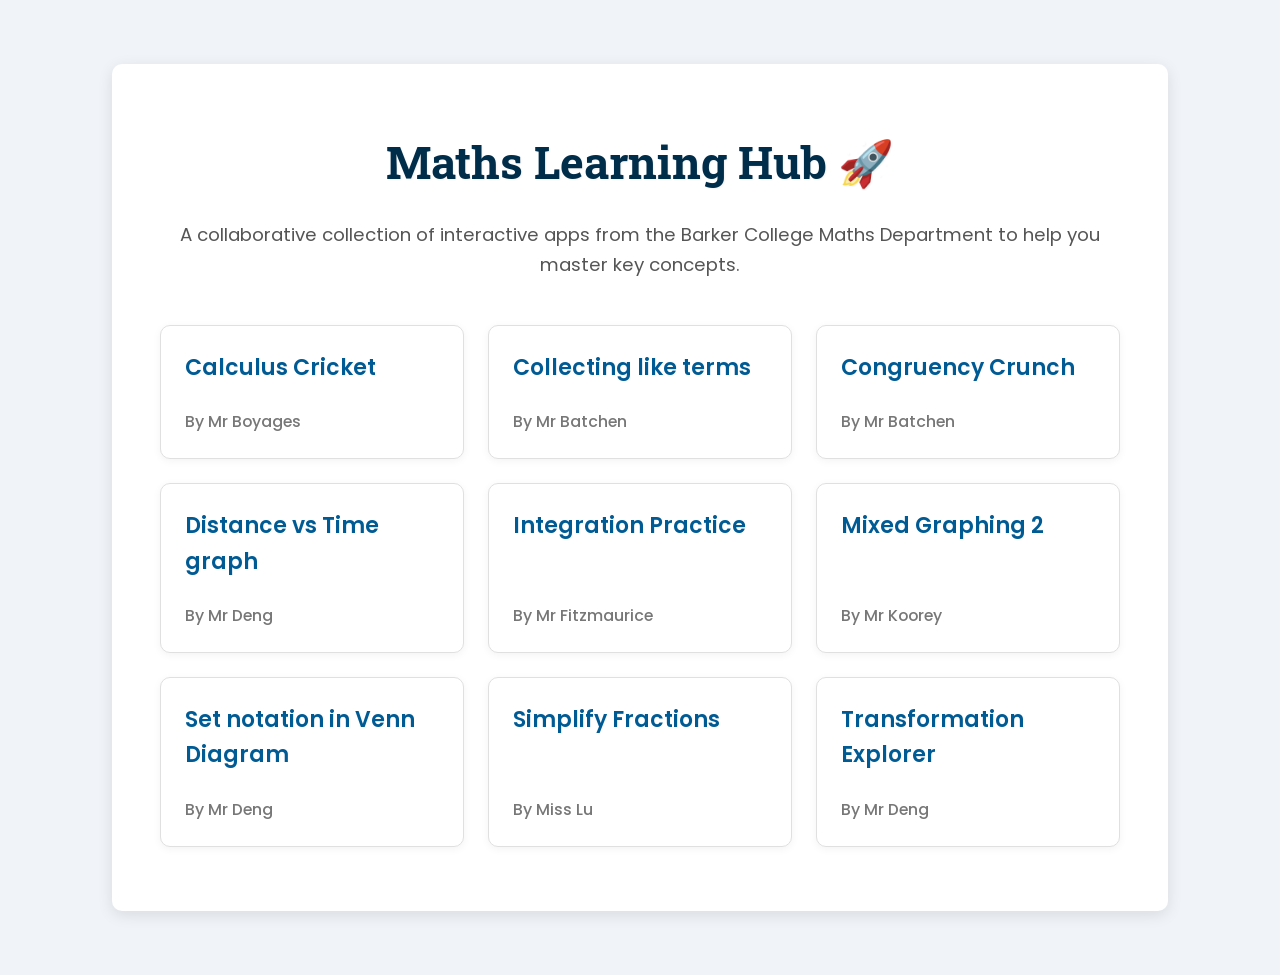
==== index.html @ ec933714 "Add the transformation explorer app" ====
<!DOCTYPE html>
<html lang="en">
<head>
    <meta charset="UTF-8">
    <meta name="viewport" content="width=device-width, initial-scale=1.0">
    <title>Maths Learning Hub</title>
    <link rel="preconnect" href="https://fonts.googleapis.com">
    <link rel="preconnect" href="https://fonts.gstatic.com" crossorigin>
    <link href="https://fonts.googleapis.com/css2?family=Poppins:wght@400;600&family=Roboto+Slab:wght@700&display=swap" rel="stylesheet">
    <style>
        :root {
            --primary-color: #005b94; /* Barker Blue */
            --background-color: #f0f4f8; /* Light grey-blue */
            --text-color: #333;
            --header-color: #002d4a; /* Darker Blue */
            --card-bg: #ffffff;
            --border-radius: 10px;
            --shadow: 0 4px 15px rgba(0, 0, 0, 0.1);
        }

        body {
            font-family: 'Poppins', sans-serif;
            background-color: var(--background-color);
            color: var(--text-color);
            margin: 0;
            padding: 2rem;
            text-align: center;
            line-height: 1.6;
        }

        .container {
            max-width: 960px;
            margin: 2rem auto;
            background-color: var(--card-bg);
            padding: 2rem 3rem 3rem 3rem;
            border-radius: var(--border-radius);
            box-shadow: var(--shadow);
        }

        h1 {
            font-family: 'Roboto Slab', serif;
            color: var(--header-color);
            font-size: 2.8em;
            margin-bottom: 0.5em;
            text-shadow: 1px 1px 2px rgba(0,0,0,0.05);
        }

        p {
            font-size: 1.15em;
            color: #555;
            margin-bottom: 2.5em;
        }

        .app-list {
            list-style: none;
            padding: 0;
            display: grid;
            grid-template-columns: repeat(auto-fit, minmax(280px, 1fr));
            gap: 1.5rem;
        }

        .app-item {
            background-color: var(--card-bg);
            border: 1px solid #e0e0e0;
            border-radius: var(--border-radius);
            overflow: hidden;
            box-shadow: 0 2px 8px rgba(0, 0, 0, 0.05);
            transition: transform 0.2s ease, box-shadow 0.2s ease;
            text-align: left;
        }

        .app-item:hover {
            transform: translateY(-5px);
            box-shadow: var(--shadow);
        }

        .app-link {
            display: flex;
            flex-direction: column;
            justify-content: space-between;
            height: 100%;
            padding: 1.5rem;
            text-decoration: none;
            color: var(--text-color);
            font-size: 1.1em;
            font-weight: 500;
            box-sizing: border-box; /* Ensures padding is included in height */
        }

        .app-link .title {
            display: block;
            margin-bottom: 0.5rem;
            color: var(--primary-color);
            font-size: 1.25em;
            font-weight: 600;
        }
        
        .app-link .author {
            font-size: 0.9em;
            color: #777;
            margin-top: 1rem;
        }
    </style>
</head>
<body>
    <div class="container">
        <h1>Maths Learning Hub 🚀</h1>
        <p>A collaborative collection of interactive apps from the Barker College Maths Department to help you master key concepts.</p>
        
        <ul class="app-list">
            <li class="app-item">
                <a href="./Calculus Cricket/" class="app-link">
                    <span class="title">Calculus Cricket</span>
                    <span class="author">By Mr Boyages</span>
                </a>
            </li>
            <li class="app-item">
                <a href="./Collecting like terms/" class="app-link">
                    <span class="title">Collecting like terms</span>
                    <span class="author">By Mr Batchen</span>
                </a>
            </li>
            <li class="app-item">
                <a href="./Congruency Crunch/" class="app-link">
                    <span class="title">Congruency Crunch</span>
                    <span class="author">By Mr Batchen</span>
                </a>
            </li>
            <li class="app-item">
                <a href="./Distance vs Time graph/" class="app-link">
                    <span class="title">Distance vs Time graph</span>
                    <span class="author">By Mr Deng</span>
                </a>
            </li>
            <li class="app-item">
                <a href="./Integration Practice/" class="app-link">
                    <span class="title">Integration Practice</span>
                    <span class="author">By Mr Fitzmaurice</span>
                </a>
            </li>
            <li class="app-item">
                <a href="./Mixed Graphing 2/" class="app-link">
                    <span class="title">Mixed Graphing 2</span>
                    <span class="author">By Mr Koorey</span>
                </a>
            </li>
            <li class="app-item">
                <a href="./Set notation in Venn Diagram/" class="app-link">
                    <span class="title">Set notation in Venn Diagram</span>
                    <span class="author">By Mr Deng</span>
                </a>
            </li>
            <li class="app-item">
                <a href="./Simplify Fractions/" class="app-link">
                    <span class="title">Simplify Fractions</span>
                    <span class="author">By Miss Lu</span>
                </a>
            </li>
            <li class="app-item">
                <a href="./transformation-explorer/" class="app-link">
                    <span class="title">Transformation Explorer</span>
                    <span class="author">By Mr Deng</span>
                </a>
            </li>
        </ul>
    </div>
</body>
</html>
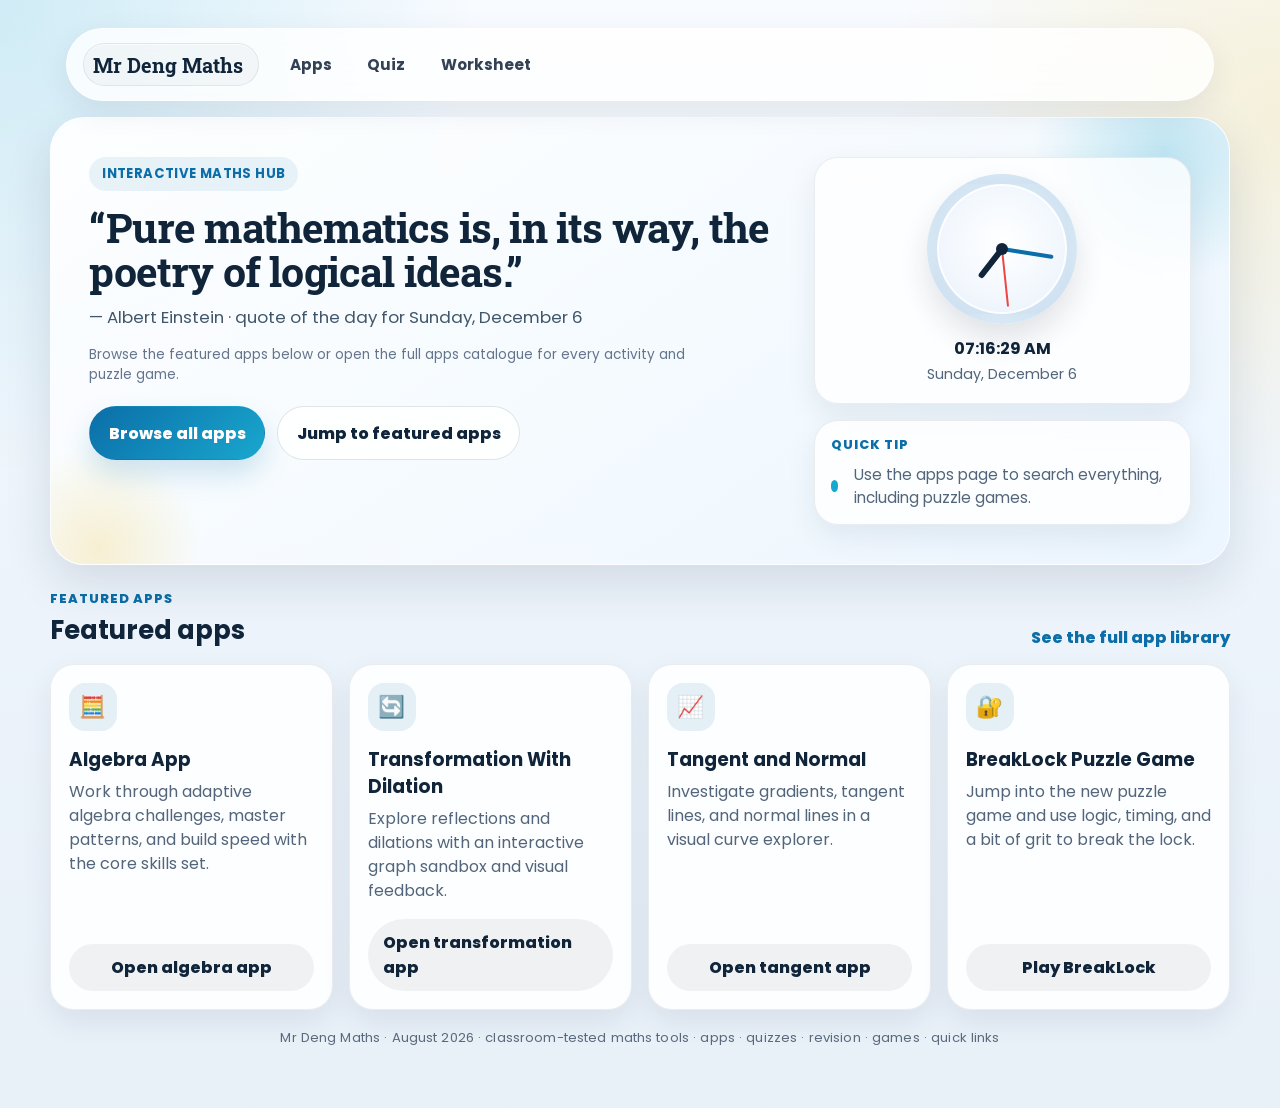
==== commit e4c7700e: "workssheet function 2" ====
--- a/index.html
+++ b/index.html
@@ -1,168 +1,652 @@
-<!DOCTYPE html>
+﻿<!DOCTYPE html>
 <html lang="en">
 <head>
     <meta charset="UTF-8">
     <meta name="viewport" content="width=device-width, initial-scale=1.0">
-    <title>Maths Learning Hub</title>
+    <title>Mr Deng Maths</title>
     <link rel="preconnect" href="https://fonts.googleapis.com">
     <link rel="preconnect" href="https://fonts.gstatic.com" crossorigin>
-    <link href="https://fonts.googleapis.com/css2?family=Poppins:wght@400;600&family=Roboto+Slab:wght@700&display=swap" rel="stylesheet">
+    <link href="https://fonts.googleapis.com/css2?family=Poppins:wght@400;600;700;800&family=Roboto+Slab:wght@700&display=swap" rel="stylesheet">
     <style>
         :root {
-            --primary-color: #005b94; /* Barker Blue */
-            --background-color: #f0f4f8; /* Light grey-blue */
-            --text-color: #333;
-            --header-color: #002d4a; /* Darker Blue */
-            --card-bg: #ffffff;
-            --border-radius: 10px;
-            --shadow: 0 4px 15px rgba(0, 0, 0, 0.1);
-        }
-
+            --ink: #10243a;
+            --muted: #52657a;
+            --bg: #eef4fb;
+            --card: rgba(255, 255, 255, 0.88);
+            --line: rgba(16, 36, 58, 0.12);
+            --blue: #0b6ea8;
+            --cyan: #19a7ce;
+            --gold: #f2b705;
+            --shadow: 0 18px 48px rgba(16, 36, 58, 0.12);
+            --radius: 22px;
+        }
+
+        * { box-sizing: border-box; }
+        html { scroll-behavior: smooth; }
         body {
+            margin: 0;
             font-family: 'Poppins', sans-serif;
-            background-color: var(--background-color);
-            color: var(--text-color);
+            color: var(--ink);
+            background:
+                radial-gradient(circle at top left, rgba(25, 167, 206, 0.18), transparent 28%),
+                radial-gradient(circle at right 10%, rgba(242, 183, 5, 0.14), transparent 24%),
+                linear-gradient(180deg, #f8fbff 0%, #edf4fb 48%, #e8f0f8 100%);
+        }
+
+        a { color: inherit; }
+
+        .shell {
+            width: min(1180px, calc(100% - 2rem));
+            margin: 0 auto;
+            padding: 1rem 0 3rem;
+        }
+
+        .topbar {
+            position: sticky;
+            top: 0.75rem;
+            z-index: 50;
+            margin-bottom: 1.25rem;
+            padding: 0.9rem 1.1rem;
+            border: 1px solid rgba(255,255,255,0.65);
+            border-radius: 999px;
+            background: rgba(255,255,255,0.74);
+            backdrop-filter: blur(16px);
+            box-shadow: 0 10px 30px rgba(16, 36, 58, 0.08);
+        }
+
+        .topbar-inner {
+            display: flex;
+            align-items: center;
+            justify-content: space-between;
+            gap: 1rem;
+            flex-wrap: wrap;
+        }
+
+        .topbar-brand {
+            display: flex;
+            align-items: center;
+            gap: 1rem;
+            flex-wrap: wrap;
+        }
+
+        .topbar-title {
+            font-family: 'Roboto Slab', serif;
+            font-size: 1.25rem;
+            color: var(--ink);
             margin: 0;
-            padding: 2rem;
-            text-align: center;
-            line-height: 1.6;
-        }
-
-        .container {
-            max-width: 960px;
-            margin: 2rem auto;
-            background-color: var(--card-bg);
-            padding: 2rem 3rem 3rem 3rem;
-            border-radius: var(--border-radius);
+            white-space: nowrap;
+            text-decoration: none;
+            font-weight: 700;
+        }
+
+        .topbar-nav {
+            display: flex;
+            align-items: center;
+            gap: 0.4rem;
+        }
+
+        .topbar-link {
+            text-decoration: none;
+            color: #334155;
+            font-weight: 600;
+            padding: 0.45rem 0.8rem;
+            border-radius: 999px;
+            transition: background-color 0.2s ease, color 0.2s ease;
+        }
+
+        .topbar-link:hover,
+        .topbar-link.active {
+            background-color: var(--blue);
+            color: #ffffff;
+        }
+
+        .hero {
+            position: relative;
+            overflow: hidden;
+            border-radius: 34px;
+            padding: clamp(1.5rem, 3vw, 3rem);
+            background: linear-gradient(145deg, rgba(255,255,255,0.92), rgba(235,245,255,0.92));
+            border: 1px solid rgba(255,255,255,0.75);
             box-shadow: var(--shadow);
         }
 
-        h1 {
+        .hero::before,
+        .hero::after {
+            content: '';
+            position: absolute;
+            border-radius: 999px;
+            pointer-events: none;
+        }
+
+        .hero::before {
+            width: 18rem;
+            height: 18rem;
+            right: -5rem;
+            top: -7rem;
+            background: radial-gradient(circle, rgba(25,167,206,0.24), transparent 65%);
+        }
+
+        .hero::after {
+            width: 14rem;
+            height: 14rem;
+            left: -4rem;
+            bottom: -6rem;
+            background: radial-gradient(circle, rgba(242,183,5,0.18), transparent 65%);
+        }
+
+        .hero-grid {
+            position: relative;
+            display: grid;
+            grid-template-columns: minmax(0, 1.3fr) minmax(260px, 0.7fr);
+            gap: 1.5rem;
+            align-items: stretch;
+            z-index: 1;
+        }
+
+        .eyebrow {
+            display: inline-flex;
+            align-items: center;
+            gap: 0.45rem;
+            padding: 0.45rem 0.8rem;
+            border-radius: 999px;
+            background: rgba(11, 110, 168, 0.08);
+            color: var(--blue);
+            font-weight: 700;
+            font-size: 0.82rem;
+            letter-spacing: 0.03em;
+            text-transform: uppercase;
+        }
+
+        .hero h2 {
+            margin: 0.85rem 0 0.7rem;
             font-family: 'Roboto Slab', serif;
-            color: var(--header-color);
-            font-size: 2.8em;
-            margin-bottom: 0.5em;
-            text-shadow: 1px 1px 2px rgba(0,0,0,0.05);
-        }
-
-        p {
-            font-size: 1.15em;
-            color: #555;
-            margin-bottom: 2.5em;
-        }
-
-        .app-list {
-            list-style: none;
-            padding: 0;
+            font-size: clamp(1.55rem, 3.2vw, 2.8rem);
+            line-height: 1.08;
+            letter-spacing: -0.02em;
+        }
+
+        .hero p {
+            margin: 0;
+            font-size: 1.05rem;
+            max-width: 44rem;
+            color: #41566a;
+        }
+
+        .hero-note {
+            margin-top: 0.9rem;
+            font-size: 0.85rem;
+            color: #64748b;
+            max-width: 40rem;
+        }
+
+        .hero-actions {
+            display: flex;
+            gap: 0.75rem;
+            flex-wrap: wrap;
+            margin-top: 1.35rem;
+        }
+
+        .button {
+            display: inline-flex;
+            align-items: center;
+            justify-content: center;
+            gap: 0.45rem;
+            padding: 0.85rem 1.15rem;
+            border-radius: 999px;
+            text-decoration: none;
+            font-weight: 800;
+            border: 1px solid transparent;
+            transition: transform 0.2s ease, box-shadow 0.2s ease, background 0.2s ease;
+        }
+
+        .button:hover { transform: translateY(-2px); }
+        .button.primary {
+            background: linear-gradient(135deg, var(--blue), var(--cyan));
+            color: white;
+            box-shadow: 0 14px 28px rgba(11, 110, 168, 0.18);
+        }
+        .button.secondary {
+            background: rgba(255,255,255,0.88);
+            color: var(--ink);
+            border-color: rgba(16, 36, 58, 0.12);
+        }
+
+        .hero-panel {
             display: grid;
-            grid-template-columns: repeat(auto-fit, minmax(280px, 1fr));
-            gap: 1.5rem;
-        }
-
-        .app-item {
-            background-color: var(--card-bg);
-            border: 1px solid #e0e0e0;
-            border-radius: var(--border-radius);
-            overflow: hidden;
-            box-shadow: 0 2px 8px rgba(0, 0, 0, 0.05);
-            transition: transform 0.2s ease, box-shadow 0.2s ease;
-            text-align: left;
-        }
-
-        .app-item:hover {
-            transform: translateY(-5px);
-            box-shadow: var(--shadow);
-        }
-
-        .app-link {
+            gap: 1rem;
+            align-content: start;
+        }
+
+        .clock-card,
+        .quote-card,
+        .pulse-card {
+            background: rgba(255,255,255,0.8);
+            border: 1px solid rgba(16, 36, 58, 0.08);
+            border-radius: 24px;
+            box-shadow: 0 12px 30px rgba(16, 36, 58, 0.08);
+            backdrop-filter: blur(12px);
+        }
+
+        .clock-card {
+            padding: 1rem 1rem 1.1rem;
+            display: grid;
+            gap: 0.75rem;
+            justify-items: center;
+        }
+
+        .clock-face {
+            width: 150px;
+            aspect-ratio: 1;
+            border-radius: 50%;
+            position: relative;
+            background: radial-gradient(circle at 50% 45%, #ffffff 0, #f3f8fe 55%, #e6eef8 100%);
+            border: 10px solid rgba(11, 110, 168, 0.12);
+            box-shadow: inset 0 0 0 2px rgba(255,255,255,0.85), 0 16px 30px rgba(16, 36, 58, 0.12);
+        }
+
+        .clock-center {
+            position: absolute;
+            left: 50%;
+            top: 50%;
+            width: 12px;
+            height: 12px;
+            border-radius: 50%;
+            background: var(--ink);
+            transform: translate(-50%, -50%);
+            z-index: 4;
+        }
+
+        .hand {
+            position: absolute;
+            left: 50%;
+            bottom: 50%;
+            transform-origin: 50% 100%;
+            transform: translateX(-50%) rotate(0deg);
+            border-radius: 999px;
+            z-index: 3;
+        }
+
+        .hand.hour { width: 6px; height: 36px; background: var(--ink); }
+        .hand.minute { width: 4px; height: 52px; background: var(--blue); }
+        .hand.second { width: 2px; height: 58px; background: #ef4444; }
+
+        .clock-label { text-align: center; }
+        .clock-label strong {
+            display: block;
+            font-size: 1rem;
+        }
+        .clock-label span {
+            color: var(--muted);
+            font-size: 0.9rem;
+        }
+
+        .quote-card .label,
+        .pulse-card .label,
+        .section-label {
+            font-size: 0.8rem;
+            font-weight: 800;
+            text-transform: uppercase;
+            letter-spacing: 0.08em;
+            color: var(--blue);
+        }
+
+        .quote-card blockquote {
+            margin: 0.65rem 0 0;
+            font-size: 1rem;
+            line-height: 1.55;
+            color: var(--ink);
+        }
+
+        .quote-card footer {
+            margin-top: 0.6rem;
+            color: var(--muted);
+            font-size: 0.9rem;
+        }
+
+        .pulse-card {
+            padding: 0.95rem 1rem;
+            display: grid;
+            gap: 0.55rem;
+        }
+
+        .pulse-row {
+            display: flex;
+            justify-content: space-between;
+            align-items: center;
+            gap: 1rem;
+            font-size: 0.95rem;
+            color: var(--muted);
+        }
+
+        .pulse-dot {
+            width: 0.72rem;
+            height: 0.72rem;
+            border-radius: 50%;
+            background: var(--cyan);
+            box-shadow: 0 0 0 0 rgba(25, 167, 206, 0.28);
+            animation: pulse 1.8s infinite;
+        }
+
+        @keyframes pulse {
+            0% { box-shadow: 0 0 0 0 rgba(25, 167, 206, 0.34); }
+            70% { box-shadow: 0 0 0 14px rgba(25, 167, 206, 0); }
+            100% { box-shadow: 0 0 0 0 rgba(25, 167, 206, 0); }
+        }
+
+        .featured { margin-top: 1.35rem; }
+
+        .section-header {
+            display: flex;
+            justify-content: space-between;
+            align-items: end;
+            gap: 1rem;
+            margin: 1.6rem 0 0.85rem;
+            flex-wrap: wrap;
+        }
+
+        .section-header h3 {
+            margin: 0.2rem 0 0;
+            font-size: clamp(1.35rem, 2vw, 2rem);
+        }
+
+        .section-header p {
+            margin: 0;
+            color: var(--muted);
+        }
+
+        .featured-grid {
+            display: grid;
+            grid-template-columns: repeat(4, minmax(0, 1fr));
+            gap: 1rem;
+        }
+
+        .featured-card {
             display: flex;
             flex-direction: column;
             justify-content: space-between;
-            height: 100%;
-            padding: 1.5rem;
+            min-height: 240px;
+            padding: 1.1rem;
+            border-radius: 24px;
             text-decoration: none;
-            color: var(--text-color);
-            font-size: 1.1em;
-            font-weight: 500;
-            box-sizing: border-box; /* Ensures padding is included in height */
-        }
-
-        .app-link .title {
-            display: block;
-            margin-bottom: 0.5rem;
-            color: var(--primary-color);
-            font-size: 1.25em;
-            font-weight: 600;
-        }
-        
-        .app-link .author {
-            font-size: 0.9em;
-            color: #777;
+            background: var(--card);
+            border: 1px solid rgba(16, 36, 58, 0.08);
+            box-shadow: 0 12px 30px rgba(16, 36, 58, 0.08);
+            backdrop-filter: blur(8px);
+            transition: transform 0.2s ease, box-shadow 0.2s ease;
+        }
+
+        .featured-card:hover {
+            transform: translateY(-5px);
+            box-shadow: 0 18px 38px rgba(16, 36, 58, 0.12);
+        }
+
+        .featured-card .icon {
+            width: 3rem;
+            height: 3rem;
+            border-radius: 16px;
+            display: grid;
+            place-items: center;
+            font-size: 1.35rem;
+            background: rgba(11, 110, 168, 0.1);
+        }
+
+        .featured-card h4 {
+            margin: 0.95rem 0 0.45rem;
+            font-size: 1.15rem;
+        }
+
+        .featured-card p {
+            margin: 0;
+            color: var(--muted);
+            line-height: 1.5;
+        }
+
+        .featured-card .cta {
             margin-top: 1rem;
+            display: inline-flex;
+            align-items: center;
+            justify-content: center;
+            padding: 0.7rem 0.95rem;
+            border-radius: 999px;
+            background: rgba(16, 36, 58, 0.06);
+            font-weight: 800;
+        }
+
+        .mini-footer {
+            margin-top: 1.1rem;
+            font-size: 0.82rem;
+            color: #5b6b7d;
+            text-align: center;
+            letter-spacing: 0.01em;
+            line-height: 1.45;
+        }
+
+        .floating-clock {
+            position: fixed;
+            right: 1rem;
+            bottom: 1rem;
+            width: 126px;
+            z-index: 60;
+            display: none;
+        }
+
+        .floating-clock .clock-face {
+            width: 126px;
+            border-width: 8px;
+        }
+
+        .floating-clock .clock-face::before {
+            content: '';
+            position: absolute;
+            inset: 12px;
+            border-radius: 50%;
+            border: 1px dashed rgba(16, 36, 58, 0.12);
+        }
+
+        .section-link {
+            color: var(--blue);
+            text-decoration: none;
+            font-weight: 800;
+        }
+
+        @media (max-width: 1024px) {
+            .hero-grid, .featured-grid { grid-template-columns: 1fr 1fr; }
+            .featured-card { min-height: 220px; }
+        }
+
+        @media (max-width: 720px) {
+            .shell { width: min(100% - 1rem, 100%); }
+            .topbar { border-radius: 24px; }
+            .hero-grid, .featured-grid { grid-template-columns: 1fr; }
+            .topbar-inner { justify-content: center; }
+            .brand { width: 100%; justify-content: center; text-align: center; }
+            .nav-links { justify-content: center; }
+            .hero h2 { font-size: clamp(2rem, 11vw, 3rem); }
+            .floating-clock { display: block; }
         }
     </style>
 </head>
 <body>
-    <div class="container">
-        <h1>Maths Learning Hub 🚀</h1>
-        <p>A collaborative collection of interactive apps from the Barker College Maths Department to help you master key concepts.</p>
-        
-        <ul class="app-list">
-            <li class="app-item">
-                <a href="./Calculus Cricket/" class="app-link">
-                    <span class="title">Calculus Cricket</span>
-                    <span class="author">By Mr Boyages</span>
-                </a>
-            </li>
-            <li class="app-item">
-                <a href="./Collecting like terms/" class="app-link">
-                    <span class="title">Collecting like terms</span>
-                    <span class="author">By Mr Batchen</span>
-                </a>
-            </li>
-            <li class="app-item">
-                <a href="./Congruency Crunch/" class="app-link">
-                    <span class="title">Congruency Crunch</span>
-                    <span class="author">By Mr Batchen</span>
-                </a>
-            </li>
-            <li class="app-item">
-                <a href="./Distance vs Time graph/" class="app-link">
-                    <span class="title">Distance vs Time graph</span>
-                    <span class="author">By Mr Deng</span>
-                </a>
-            </li>
-            <li class="app-item">
-                <a href="./Integration Practice/" class="app-link">
-                    <span class="title">Integration Practice</span>
-                    <span class="author">By Mr Fitzmaurice</span>
-                </a>
-            </li>
-            <li class="app-item">
-                <a href="./Mixed Graphing 2/" class="app-link">
-                    <span class="title">Mixed Graphing 2</span>
-                    <span class="author">By Mr Koorey</span>
-                </a>
-            </li>
-            <li class="app-item">
-                <a href="./Set notation in Venn Diagram/" class="app-link">
-                    <span class="title">Set notation in Venn Diagram</span>
-                    <span class="author">By Mr Deng</span>
-                </a>
-            </li>
-            <li class="app-item">
-                <a href="./Simplify Fractions/" class="app-link">
-                    <span class="title">Simplify Fractions</span>
-                    <span class="author">By Miss Lu</span>
-                </a>
-            </li>
-            <li class="app-item">
-                <a href="./transformation-explorer/" class="app-link">
-                    <span class="title">Transformation Explorer</span>
-                    <span class="author">By Mr Deng</span>
-                </a>
-            </li>
-        </ul>
+    <div class="shell">
+        <header class="topbar" aria-label="Main navigation">
+            <div class="topbar-inner">
+                <div class="topbar-brand">
+                    <a href="./" class="topbar-title">Mr Deng Maths</a>
+                    <nav class="topbar-nav" aria-label="Primary navigation">
+                        <a class="topbar-link" href="./app/">Apps</a>
+                        <a class="topbar-link" href="./quiz/">Quiz</a>
+                        <a class="topbar-link" href="./worksheet/">Worksheet</a>
+                    </nav>
+                </div>
+            </div>
+        </header>
+
+        <main>
+            <section class="hero" aria-labelledby="hero-title">
+                <div class="hero-grid">
+                    <div>
+                        <span class="eyebrow">Interactive maths hub</span>
+                        <h2 id="hero-title">Loading quote of the day...</h2>
+                        <p id="hero-subtitle">A daily maths quote appears here and changes with the date.</p>
+                        <div class="hero-note">Browse the featured apps below or open the full apps catalogue for every activity and puzzle game.</div>
+                        <div class="hero-actions">
+                            <a class="button primary" href="./app/">Browse all apps</a>
+                            <a class="button secondary" href="#featured-apps">Jump to featured apps</a>
+                        </div>
+                    </div>
+
+                    <aside class="hero-panel" aria-label="Daily maths widgets">
+                        <div class="clock-card">
+                            <div class="clock-face" id="clockFace" aria-label="Analogue clock">
+                                <span class="hand hour" id="hourHand"></span>
+                                <span class="hand minute" id="minuteHand"></span>
+                                <span class="hand second" id="secondHand"></span>
+                                <span class="clock-center"></span>
+                            </div>
+                            <div class="clock-label">
+                                <strong id="clockTime">--:--:--</strong>
+                                <span id="clockDate">Loading date...</span>
+                            </div>
+                        </div>
+                        <div class="pulse-card">
+                            <div class="label">Quick tip</div>
+                            <div class="pulse-row"><span class="pulse-dot"></span><span>Use the apps page to search everything, including puzzle games.</span></div>
+                        </div>
+                    </aside>
+                </div>
+            </section>
+
+            <section class="featured" id="featured-apps" aria-labelledby="featured-title">
+                <div class="section-header">
+                    <div>
+                        <div class="section-label">Featured apps</div>
+                        <h3 id="featured-title">Featured apps</h3>
+                    </div>
+                    <p><a class="section-link" href="./app/">See the full app library</a></p>
+                </div>
+
+                <div class="featured-grid">
+                    <a class="featured-card" href="./app/algebra-app/">
+                        <div>
+                            <div class="icon" aria-hidden="true">🧮</div>
+                            <h4>Algebra App</h4>
+                            <p>Work through adaptive algebra challenges, master patterns, and build speed with the core skills set.</p>
+                        </div>
+                        <span class="cta">Open algebra app</span>
+                    </a>
+
+                    <a class="featured-card" href="./app/transformation-with-dilation/">
+                        <div>
+                            <div class="icon" aria-hidden="true">🔄</div>
+                            <h4>Transformation With Dilation</h4>
+                            <p>Explore reflections and dilations with an interactive graph sandbox and visual feedback.</p>
+                        </div>
+                        <span class="cta">Open transformation app</span>
+                    </a>
+
+                    <a class="featured-card" href="./app/tangent-and-normal/">
+                        <div>
+                            <div class="icon" aria-hidden="true">📈</div>
+                            <h4>Tangent and Normal</h4>
+                            <p>Investigate gradients, tangent lines, and normal lines in a visual curve explorer.</p>
+                        </div>
+                        <span class="cta">Open tangent app</span>
+                    </a>
+
+                    <a class="featured-card" href="./app/puzzle-game-collection/breaklock-puzzle-game/">
+                        <div>
+                            <div class="icon" aria-hidden="true">🔐</div>
+                            <h4>BreakLock Puzzle Game</h4>
+                            <p>Jump into the new puzzle game and use logic, timing, and a bit of grit to break the lock.</p>
+                        </div>
+                        <span class="cta">Play BreakLock</span>
+                    </a>
+                </div>
+            </section>
+
+            <p class="mini-footer">Mr Deng Maths · August 2026 · classroom-tested maths tools · apps · quizzes · revision · games · quick links</p>
+        </main>
     </div>
+
+    <div class="floating-clock" aria-hidden="true">
+        <div class="clock-face">
+            <span class="hand hour" id="floatingHourHand"></span>
+            <span class="hand minute" id="floatingMinuteHand"></span>
+            <span class="hand second" id="floatingSecondHand"></span>
+            <span class="clock-center"></span>
+        </div>
+    </div>
+
+    <script>
+        const quotes = [
+            { text: 'Pure mathematics is, in its way, the poetry of logical ideas.', author: 'Albert Einstein' },
+            { text: 'The essence of mathematics is not to make simple things complicated, but to make complicated things simple.', author: 'Stan Gudder' },
+            { text: 'Go down deep enough into anything and you will find mathematics.', author: 'Dean Schlicter' },
+            { text: 'Mathematics is the music of reason.', author: 'James Joseph Sylvester' },
+            { text: 'Mathematics is a place where you can do things which you can not do in the real world.', author: 'Marcus du Sautoy' },
+            { text: 'Without mathematics, there’s nothing you can do. Everything around you is mathematics. Everything around you is numbers.', author: 'Shakuntala Devi' },
+            { text: 'Mathematics knows no races or geographic boundaries; for mathematics, the cultural world is one country.', author: 'David Hilbert' }
+        ];
+
+        function seededIndex(date) {
+            const value = date.getFullYear() * 1000 + date.getMonth() * 50 + date.getDate();
+            return value % quotes.length;
+        }
+
+        function updateClock() {
+            const now = new Date();
+            const hours = now.getHours();
+            const minutes = now.getMinutes();
+            const seconds = now.getSeconds();
+
+            const hourRotation = (hours % 12) * 30 + minutes * 0.5;
+            const minuteRotation = minutes * 6 + seconds * 0.1;
+            const secondRotation = seconds * 6;
+
+            const hands = [
+                ['hourHand', hourRotation],
+                ['minuteHand', minuteRotation],
+                ['secondHand', secondRotation],
+                ['floatingHourHand', hourRotation],
+                ['floatingMinuteHand', minuteRotation],
+                ['floatingSecondHand', secondRotation]
+            ];
+
+            hands.forEach(([id, rotation]) => {
+                const element = document.getElementById(id);
+                if (element) {
+                    element.style.transform = `translateX(-50%) rotate(${rotation}deg)`;
+                }
+            });
+
+            const timeOptions = { hour: '2-digit', minute: '2-digit', second: '2-digit' };
+            const dateOptions = { weekday: 'long', day: 'numeric', month: 'long' };
+            const timeText = now.toLocaleTimeString([], timeOptions);
+            const dateText = now.toLocaleDateString([], dateOptions);
+
+            const timeElement = document.getElementById('clockTime');
+            const dateElement = document.getElementById('clockDate');
+            if (timeElement) timeElement.textContent = timeText;
+            if (dateElement) dateElement.textContent = dateText;
+        }
+
+        function updateQuote() {
+            const now = new Date();
+            const quote = quotes[seededIndex(now)];
+            const quoteElement = document.getElementById('mathQuote');
+            const authorElement = document.getElementById('mathQuoteAuthor');
+            const heroTitle = document.getElementById('hero-title');
+            const heroSubtitle = document.getElementById('hero-subtitle');
+            if (quoteElement) quoteElement.textContent = quote.text;
+            if (authorElement) authorElement.textContent = `— ${quote.author}`;
+            if (heroTitle) heroTitle.textContent = `“${quote.text}”`;
+            if (heroSubtitle) heroSubtitle.textContent = `— ${quote.author} · quote of the day for ${now.toLocaleDateString([], { weekday: 'long', day: 'numeric', month: 'long' })}`;
+        }
+
+        updateClock();
+        updateQuote();
+        setInterval(updateClock, 1000);
+    </script>
+    <script src='./site-nav.js'></script>
 </body>
 </html>
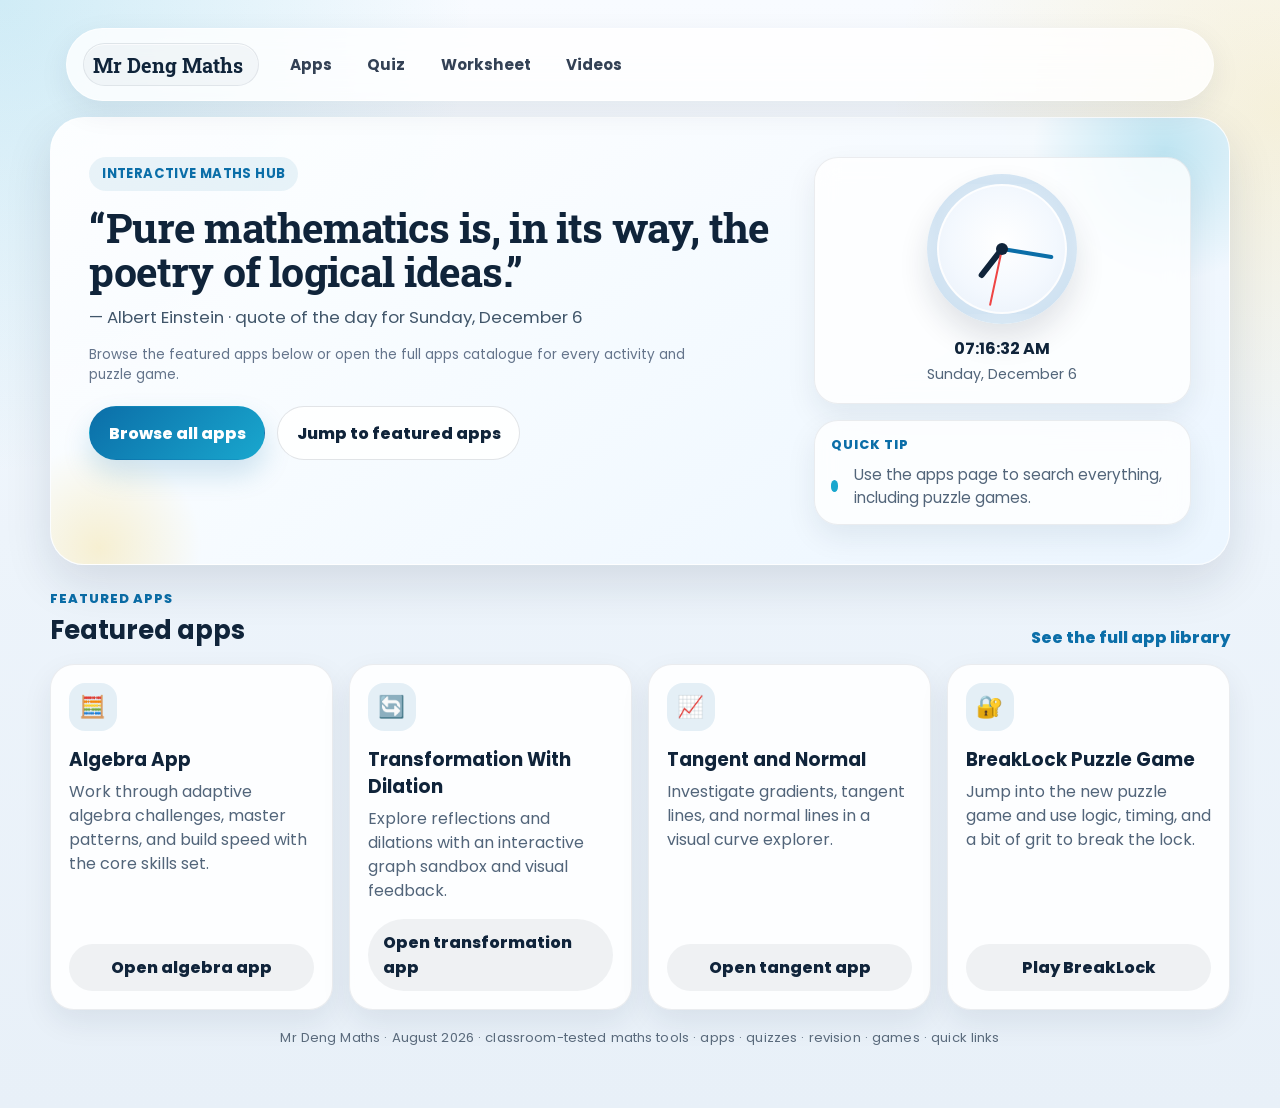
==== commit 16aadc6a: "Add Video Library page with filterable cards and video viewer Co-authored-by: Copilot <223556219+Cop" ====
--- a/index.html
+++ b/index.html
@@ -476,6 +476,7 @@
                         <a class="topbar-link" href="./app/">Apps</a>
                         <a class="topbar-link" href="./quiz/">Quiz</a>
                         <a class="topbar-link" href="./worksheet/">Worksheet</a>
+                        <a class="topbar-link" href="./videos/">Videos</a>
                     </nav>
                 </div>
             </div>
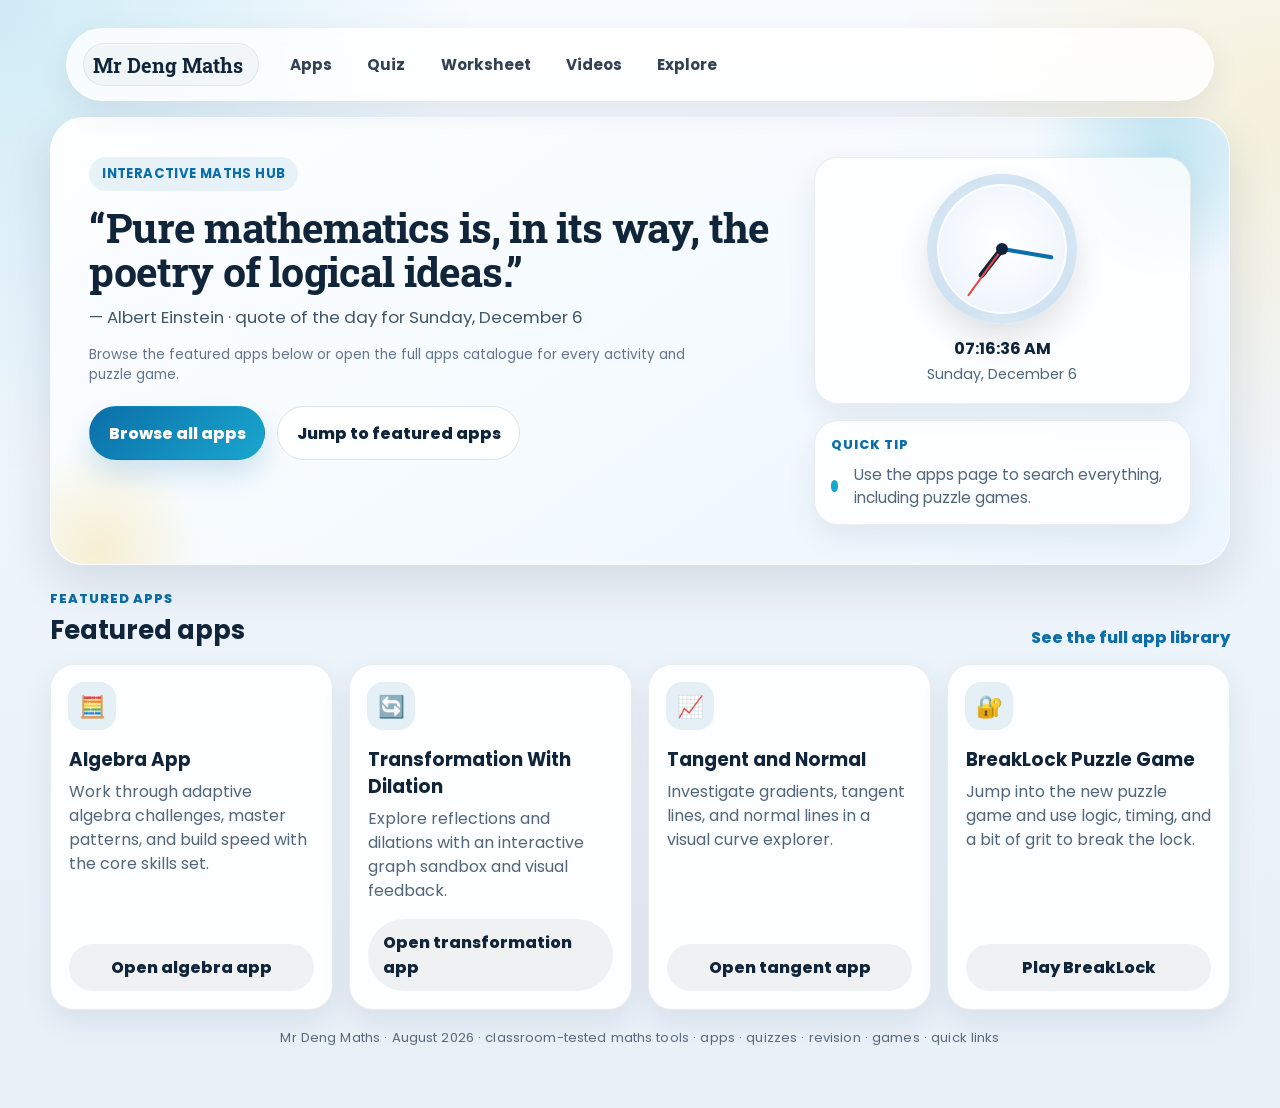
==== commit 1e2448d8: "Add Explore section with Same Base, Same Height investigation Co-authored-by: Copilot <223556219+Cop" ====
--- a/index.html
+++ b/index.html
@@ -477,6 +477,7 @@
                         <a class="topbar-link" href="./quiz/">Quiz</a>
                         <a class="topbar-link" href="./worksheet/">Worksheet</a>
                         <a class="topbar-link" href="./videos/">Videos</a>
+                        <a class="topbar-link" href="./explore/">Explore</a>
                     </nav>
                 </div>
             </div>
